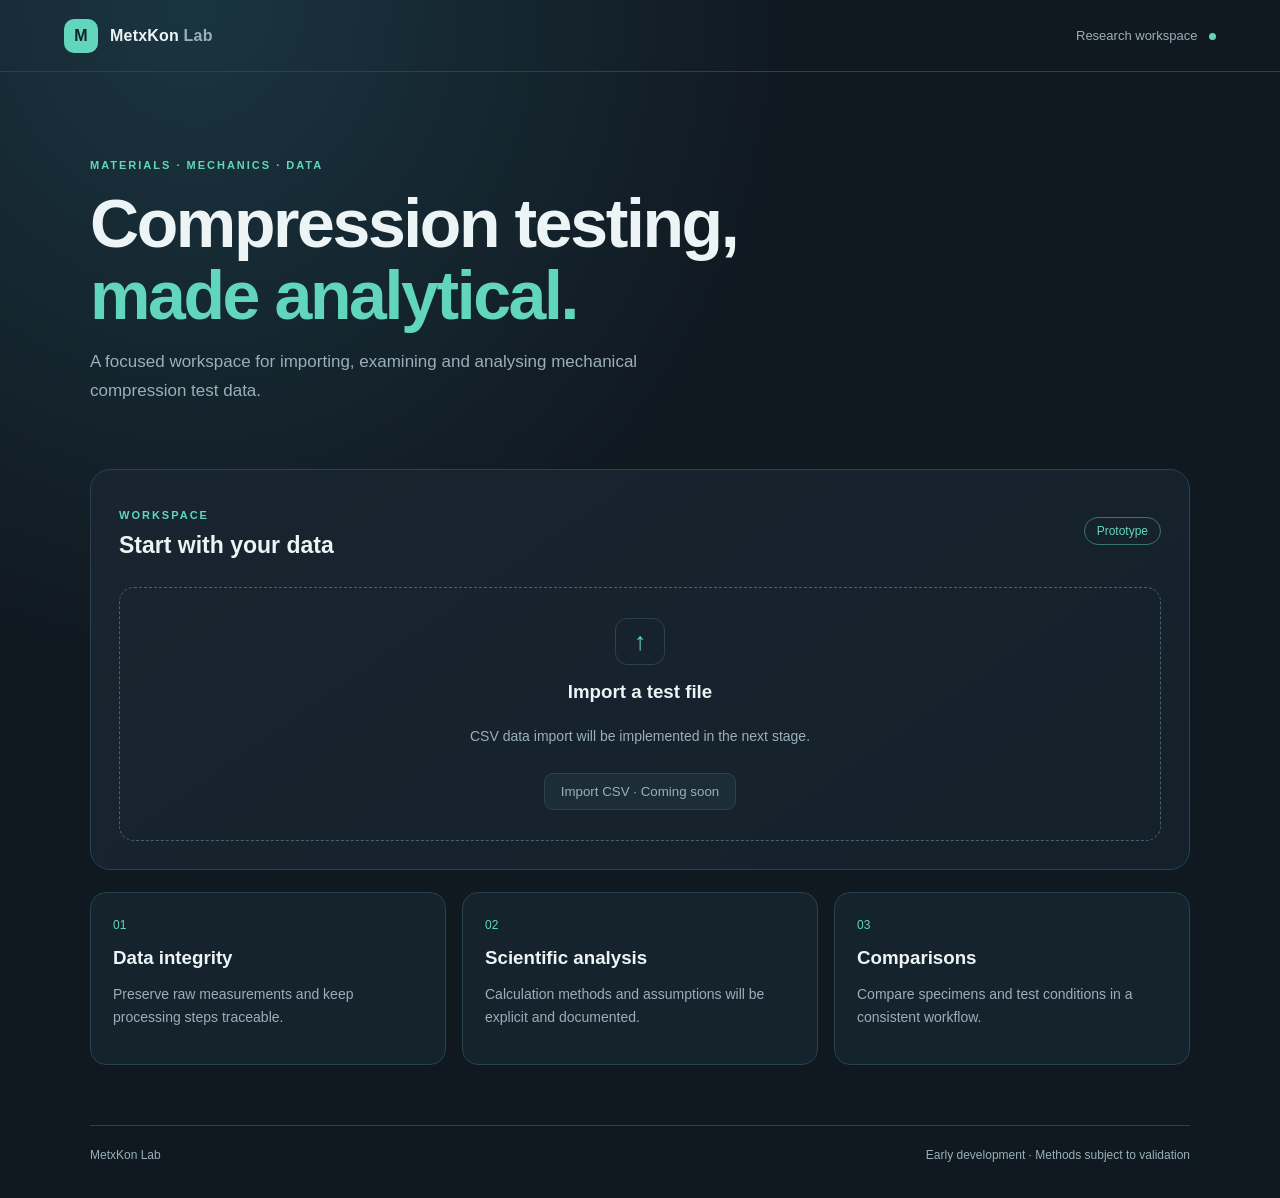
==== MetxKon_EHU/index.html @ d90d34d8 "MetxKon_EHU/intial_file_new" ====
<!doctype html>
<html lang="en">
<head>
  <meta charset="utf-8">
  <meta name="viewport" content="width=device-width, initial-scale=1">
  <meta name="theme-color" content="#101820">
  <meta name="description" content="MetxKon Lab — a workspace for mechanical compression testing and materials analysis.">
  <title>MetxKon Lab</title>
  <link rel="stylesheet" href="assets/css/styles.css">
</head>
<body>
  <header class="topbar">
    <a class="brand" href="#" aria-label="MetxKon Lab home">
      <span class="brand-mark">M</span>
      <span>MetxKon <span class="muted">Lab</span></span>
    </a>
    <span class="status">Research workspace <span class="dot"></span></span>
  </header>
  <main class="container">
    <section class="hero">
      <p class="eyebrow">MATERIALS · MECHANICS · DATA</p>
      <h1>Compression testing,<br><span>made analytical.</span></h1>
      <p class="intro">A focused workspace for importing, examining and analysing mechanical compression test data.</p>
    </section>
    <section class="workspace" aria-labelledby="workspace-title">
      <div class="section-head">
        <div>
          <p class="eyebrow">WORKSPACE</p>
          <h2 id="workspace-title">Start with your data</h2>
        </div>
        <span class="pill">Prototype</span>
      </div>
      <div class="dropzone" id="dropzone">
        <div class="upload-icon" aria-hidden="true">↑</div>
        <h3>Import a test file</h3>
        <p>CSV data import will be implemented in the next stage.</p>
        <button type="button" disabled>Import CSV · Coming soon</button>
        <input type="file" id="file-input" accept=".csv,text/csv" hidden>
      </div>
    </section>
    <section class="cards">
      <article class="feature-card"><span class="card-index">01</span><h3>Data integrity</h3><p>Preserve raw measurements and keep processing steps traceable.</p></article>
      <article class="feature-card"><span class="card-index">02</span><h3>Scientific analysis</h3><p>Calculation methods and assumptions will be explicit and documented.</p></article>
      <article class="feature-card"><span class="card-index">03</span><h3>Comparisons</h3><p>Compare specimens and test conditions in a consistent workflow.</p></article>
    </section>
    <footer><span>MetxKon Lab</span><span>Early development · Methods subject to validation</span></footer>
  </main>
  <script src="assets/js/app.js"></script>
</body>
</html>
---- MetxKon_EHU/assets/css/styles.css ----
:root{color-scheme:dark;--bg:#101820;--panel:#182530;--panel2:#1c2d38;--text:#edf4f5;--muted:#9aafb9;--accent:#62d6bd;--line:#2b414d}*{box-sizing:border-box}body{margin:0;background:radial-gradient(ellipse at 15% 0%,#1a3540 0,transparent 40%),var(--bg);color:var(--text);font-family:Inter,-apple-system,BlinkMacSystemFont,"Segoe UI",sans-serif;min-height:100vh}.topbar{height:72px;border-bottom:1px solid var(--line);display:flex;align-items:center;justify-content:space-between;padding:0 clamp(20px,5vw,72px)}.brand{display:flex;align-items:center;gap:12px;color:var(--text);font-weight:700;text-decoration:none;letter-spacing:.2px}.brand-mark{display:grid;place-items:center;width:34px;height:34px;border-radius:10px;background:var(--accent);color:#10221f;font-weight:900}.muted,.status{color:var(--muted)}.status{font-size:13px}.dot{display:inline-block;width:7px;height:7px;background:var(--accent);border-radius:50%;margin-left:8px}.container{width:min(1100px,92%);margin:0 auto}.hero{padding:76px 0 46px}.eyebrow{font-size:11px;letter-spacing:2px;font-weight:700;color:var(--accent)}h1{font-size:clamp(38px,6vw,68px);letter-spacing:-2.4px;line-height:1.06;margin:16px 0}h1 span{color:var(--accent)}.intro{max-width:550px;color:var(--muted);font-size:17px;line-height:1.7}.workspace{border:1px solid var(--line);background:linear-gradient(145deg,var(--panel),#14212b);border-radius:20px;padding:28px}.section-head{display:flex;justify-content:space-between;align-items:center;margin-bottom:22px}.section-head h2{margin:6px 0;font-size:23px}.pill{font-size:12px;color:var(--accent);border:1px solid #397768;border-radius:30px;padding:6px 12px}.dropzone{min-height:230px;border:1px dashed #47616d;border-radius:15px;display:flex;flex-direction:column;align-items:center;justify-content:center;text-align:center;padding:30px}.upload-icon{font-size:25px;color:var(--accent);border:1px solid var(--line);border-radius:12px;padding:8px 18px}.dropzone h3{margin:16px 0 8px}.dropzone p,.feature-card p{color:var(--muted);line-height:1.6;font-size:14px}.dropzone button{background:var(--panel2);border:1px solid var(--line);color:var(--muted);padding:10px 16px;border-radius:9px;margin-top:12px}.cards{display:grid;grid-template-columns:repeat(3,1fr);gap:16px;margin:22px 0 60px}.feature-card{border:1px solid var(--line);border-radius:16px;background:#15232d;padding:22px}.card-index{font-size:12px;color:var(--accent)}.feature-card h3{margin:14px 0 8px}footer{display:flex;justify-content:space-between;border-top:1px solid var(--line);padding:22px 0 36px;color:var(--muted);font-size:12px}@media(max-width:700px){.hero{padding-top:48px}.cards{grid-template-columns:1fr}.workspace{padding:18px}footer{gap:14px;flex-direction:column}.status{font-size:11px}}
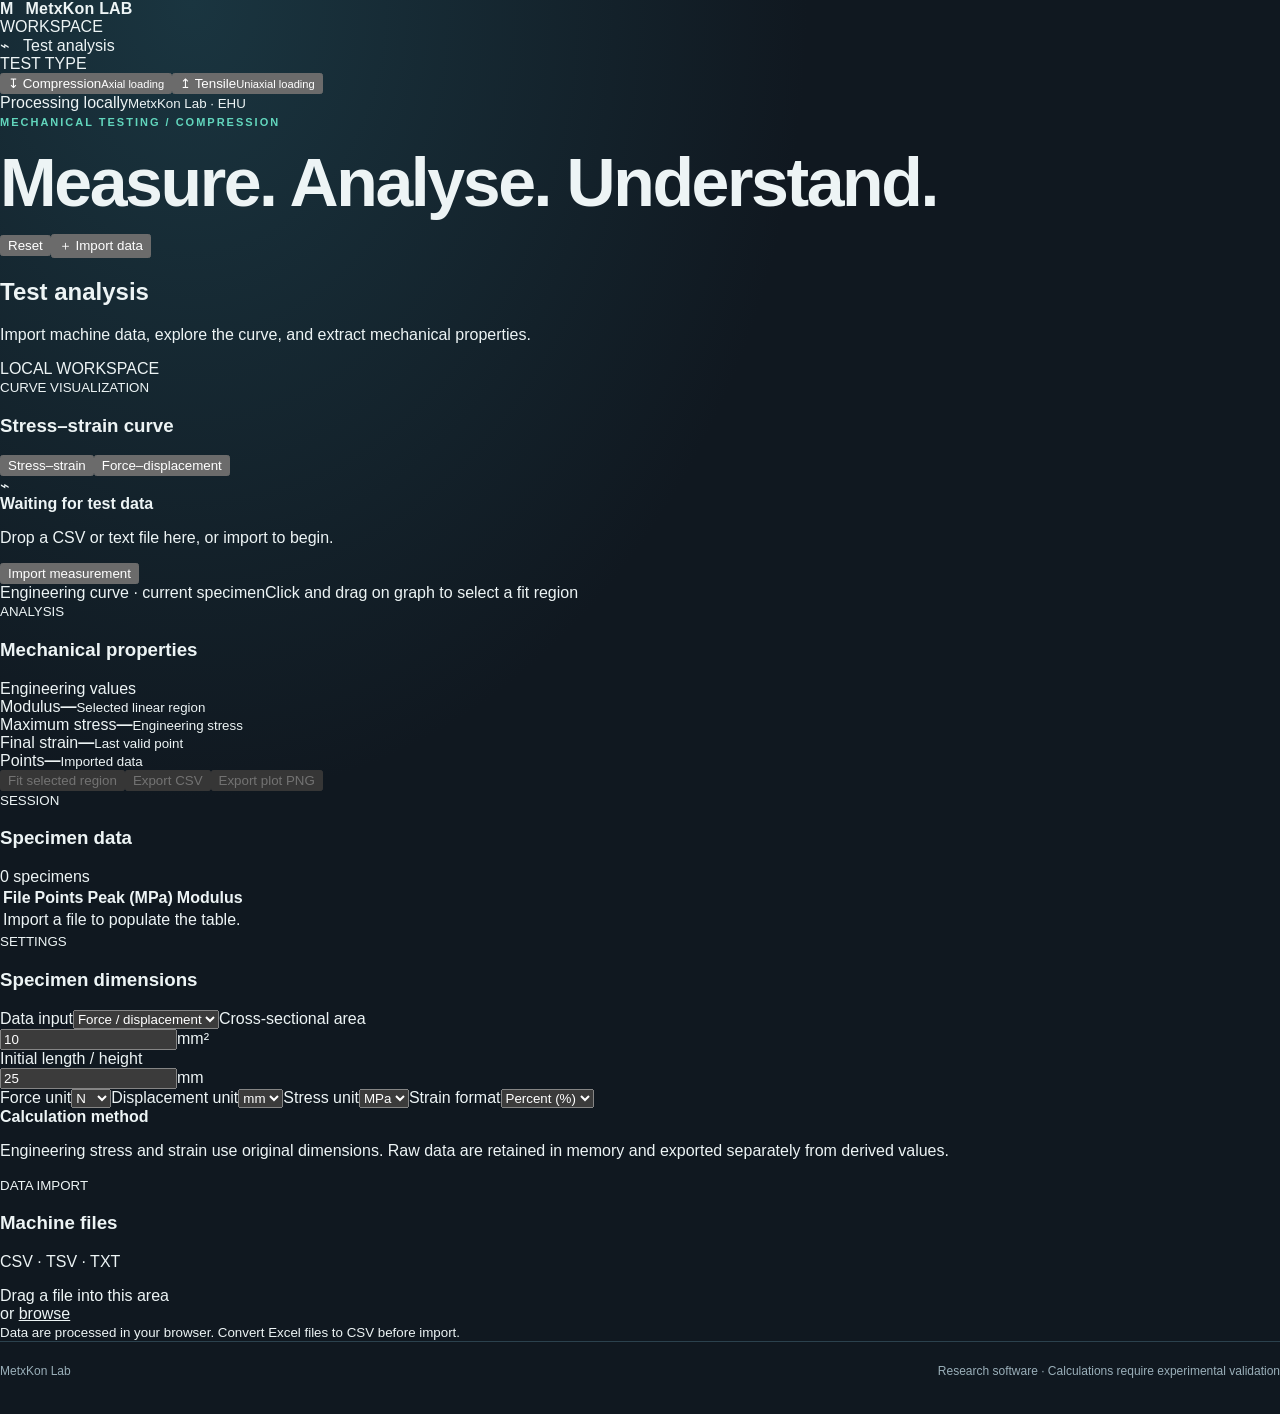
==== commit 0d295f80: "Restore polished MetxKon Lab scientific UI" ====
--- a/MetxKon_EHU/index.html
+++ b/MetxKon_EHU/index.html
@@ -1,50 +1 @@
-<!doctype html>
-<html lang="en">
-<head>
-  <meta charset="utf-8">
-  <meta name="viewport" content="width=device-width, initial-scale=1">
-  <meta name="theme-color" content="#101820">
-  <meta name="description" content="MetxKon Lab — a workspace for mechanical compression testing and materials analysis.">
-  <title>MetxKon Lab</title>
-  <link rel="stylesheet" href="assets/css/styles.css">
-</head>
-<body>
-  <header class="topbar">
-    <a class="brand" href="#" aria-label="MetxKon Lab home">
-      <span class="brand-mark">M</span>
-      <span>MetxKon <span class="muted">Lab</span></span>
-    </a>
-    <span class="status">Research workspace <span class="dot"></span></span>
-  </header>
-  <main class="container">
-    <section class="hero">
-      <p class="eyebrow">MATERIALS · MECHANICS · DATA</p>
-      <h1>Compression testing,<br><span>made analytical.</span></h1>
-      <p class="intro">A focused workspace for importing, examining and analysing mechanical compression test data.</p>
-    </section>
-    <section class="workspace" aria-labelledby="workspace-title">
-      <div class="section-head">
-        <div>
-          <p class="eyebrow">WORKSPACE</p>
-          <h2 id="workspace-title">Start with your data</h2>
-        </div>
-        <span class="pill">Prototype</span>
-      </div>
-      <div class="dropzone" id="dropzone">
-        <div class="upload-icon" aria-hidden="true">↑</div>
-        <h3>Import a test file</h3>
-        <p>CSV data import will be implemented in the next stage.</p>
-        <button type="button" disabled>Import CSV · Coming soon</button>
-        <input type="file" id="file-input" accept=".csv,text/csv" hidden>
-      </div>
-    </section>
-    <section class="cards">
-      <article class="feature-card"><span class="card-index">01</span><h3>Data integrity</h3><p>Preserve raw measurements and keep processing steps traceable.</p></article>
-      <article class="feature-card"><span class="card-index">02</span><h3>Scientific analysis</h3><p>Calculation methods and assumptions will be explicit and documented.</p></article>
-      <article class="feature-card"><span class="card-index">03</span><h3>Comparisons</h3><p>Compare specimens and test conditions in a consistent workflow.</p></article>
-    </section>
-    <footer><span>MetxKon Lab</span><span>Early development · Methods subject to validation</span></footer>
-  </main>
-  <script src="assets/js/app.js"></script>
-</body>
-</html>
+<!doctype html><html lang="en"><head><meta charset="utf-8"><meta name="viewport" content="width=device-width,initial-scale=1"><meta name="theme-color" content="#101820"><title>MetxKon Lab</title><link rel="stylesheet" href="styles.css"></head><body><div class="shell"><aside class="sidebar"><div class="brand"><span class="mark">M</span><div>MetxKon <span>LAB</span></div></div><div class="section-label">WORKSPACE</div><div class="nav active">⌁ &nbsp; Test analysis</div><div class="section-label">TEST TYPE</div><button class="mode active" data-mode="compression">↧ <span>Compression<small>Axial loading</small></span></button><button class="mode" data-mode="tensile">↥ <span>Tensile<small>Uniaxial loading</small></span></button><div class="bottom"><span class="live"></span> Processing locally<small>MetxKon Lab · EHU</small></div></aside><main><header><div><small class="eyebrow">MECHANICAL TESTING / <b id="modeName">COMPRESSION</b></small><h1>Measure. Analyse. Understand.</h1></div><div><button id="reset" class="secondary">Reset</button><button id="browse" class="primary">＋ Import data</button><input id="file" type="file" accept=".csv,.txt,.tsv" hidden></div></header><div class="titlebar"><div><h2>Test analysis</h2><p>Import machine data, explore the curve, and extract mechanical properties.</p></div><span class="tag">LOCAL WORKSPACE</span></div><div class="grid"><section class="maincol"><article class="panel graph"><div class="panelhead"><div><small>CURVE VISUALIZATION</small><h3 id="chartTitle">Stress–strain curve</h3></div><div class="toggle"><button class="on" id="stress">Stress–strain</button><button id="force">Force–displacement</button></div></div><div class="empty" id="empty"><div class="glyph">⌁</div><strong>Waiting for test data</strong><p>Drop a CSV or text file here, or import to begin.</p><button id="emptyBrowse" class="primary">Import measurement</button></div><canvas id="chart" hidden></canvas><div class="graphfoot"><span id="caption">Engineering curve · current specimen</span><span>Click and drag on graph to select a fit region</span></div></article><article class="panel"><div class="panelhead"><div><small>ANALYSIS</small><h3>Mechanical properties</h3></div><span class="hint">Engineering values</span></div><div class="stats"><div><label>Modulus</label><strong id="modulus">—</strong><small>Selected linear region</small></div><div><label>Maximum stress</label><strong id="peak">—</strong><small>Engineering stress</small></div><div><label>Final strain</label><strong id="strain">—</strong><small>Last valid point</small></div><div><label>Points</label><strong id="points">—</strong><small>Imported data</small></div></div><div class="actions"><button id="calculate" disabled>Fit selected region</button><button id="csv" disabled>Export CSV</button><button id="png" disabled>Export plot PNG</button></div></article><article class="panel"><div class="panelhead"><div><small>SESSION</small><h3>Specimen data</h3></div><span class="hint" id="count">0 specimens</span></div><div class="overflow"><table><thead><tr><th>File</th><th>Points</th><th>Peak (MPa)</th><th>Modulus</th></tr></thead><tbody id="rows"><tr><td colspan="4" class="emptyrow">Import a file to populate the table.</td></tr></tbody></table></div></article></section><aside class="rightcol"><article class="panel settings"><div class="panelhead"><div><small>SETTINGS</small><h3>Specimen dimensions</h3></div></div><label>Data input<select id="inputMode"><option value="force">Force / displacement</option><option value="stress">Stress / strain</option></select></label><label>Cross-sectional area<div class="unit"><input id="area" type="number" min="0" value="10" step="any"><span>mm²</span></div></label><label>Initial length / height<div class="unit"><input id="length" type="number" min="0" value="25" step="any"><span>mm</span></div></label><label>Force unit<select id="forceUnit"><option>N</option><option>kN</option><option>lbf</option><option>kgf</option></select></label><label>Displacement unit<select id="dispUnit"><option>mm</option><option>µm</option><option>m</option><option>in</option></select></label><label>Stress unit<select id="stressUnit"><option>MPa</option><option>Pa</option><option>kPa</option><option>GPa</option></select></label><label>Strain format<select id="strainUnit"><option value="percent">Percent (%)</option><option value="decimal">Decimal</option></select></label><div class="method"><b>Calculation method</b><p>Engineering stress and strain use original dimensions. Raw data are retained in memory and exported separately from derived values.</p></div></article><article class="panel import"><small>DATA IMPORT</small><h3>Machine files</h3><p>CSV · TSV · TXT</p><div id="drop">Drag a file into this area<br>or <u>browse</u></div><small class="note">Data are processed in your browser. Convert Excel files to CSV before import.</small></article></aside></div><footer>MetxKon Lab <span>Research software · Calculations require experimental validation</span></footer></main></div><script src="app.js"></script></body></html>
--- a/MetxKon_EHU/styles.css
+++ b/MetxKon_EHU/styles.css
@@ -0,0 +1 @@
+:root{color-scheme:dark;--bg:#101820;--panel:#182530;--panel2:#1c2d38;--text:#edf4f5;--muted:#9aafb9;--accent:#62d6bd;--line:#2b414d}*{box-sizing:border-box}body{margin:0;background:radial-gradient(ellipse at 15% 0%,#1a3540 0,transparent 40%),var(--bg);color:var(--text);font-family:Inter,-apple-system,BlinkMacSystemFont,"Segoe UI",sans-serif;min-height:100vh}.topbar{height:72px;border-bottom:1px solid var(--line);display:flex;align-items:center;justify-content:space-between;padding:0 clamp(20px,5vw,72px)}.brand{display:flex;align-items:center;gap:12px;color:var(--text);font-weight:700;text-decoration:none;letter-spacing:.2px}.brand-mark{display:grid;place-items:center;width:34px;height:34px;border-radius:10px;background:var(--accent);color:#10221f;font-weight:900}.muted,.status{color:var(--muted)}.status{font-size:13px}.dot{display:inline-block;width:7px;height:7px;background:var(--accent);border-radius:50%;margin-left:8px}.container{width:min(1100px,92%);margin:0 auto}.hero{padding:76px 0 46px}.eyebrow{font-size:11px;letter-spacing:2px;font-weight:700;color:var(--accent)}h1{font-size:clamp(38px,6vw,68px);letter-spacing:-2.4px;line-height:1.06;margin:16px 0}h1 span{color:var(--accent)}.intro{max-width:550px;color:var(--muted);font-size:17px;line-height:1.7}.workspace{border:1px solid var(--line);background:linear-gradient(145deg,var(--panel),#14212b);border-radius:20px;padding:28px}.section-head{display:flex;justify-content:space-between;align-items:center;margin-bottom:22px}.section-head h2{margin:6px 0;font-size:23px}.pill{font-size:12px;color:var(--accent);border:1px solid #397768;border-radius:30px;padding:6px 12px}.dropzone{min-height:230px;border:1px dashed #47616d;border-radius:15px;display:flex;flex-direction:column;align-items:center;justify-content:center;text-align:center;padding:30px}.upload-icon{font-size:25px;color:var(--accent);border:1px solid var(--line);border-radius:12px;padding:8px 18px}.dropzone h3{margin:16px 0 8px}.dropzone p,.feature-card p{color:var(--muted);line-height:1.6;font-size:14px}.dropzone button{background:var(--panel2);border:1px solid var(--line);color:var(--muted);padding:10px 16px;border-radius:9px;margin-top:12px}.cards{display:grid;grid-template-columns:repeat(3,1fr);gap:16px;margin:22px 0 60px}.feature-card{border:1px solid var(--line);border-radius:16px;background:#15232d;padding:22px}.card-index{font-size:12px;color:var(--accent)}.feature-card h3{margin:14px 0 8px}footer{display:flex;justify-content:space-between;border-top:1px solid var(--line);padding:22px 0 36px;color:var(--muted);font-size:12px}@media(max-width:700px){.hero{padding-top:48px}.cards{grid-template-columns:1fr}.workspace{padding:18px}footer{gap:14px;flex-direction:column}.status{font-size:11px}}
